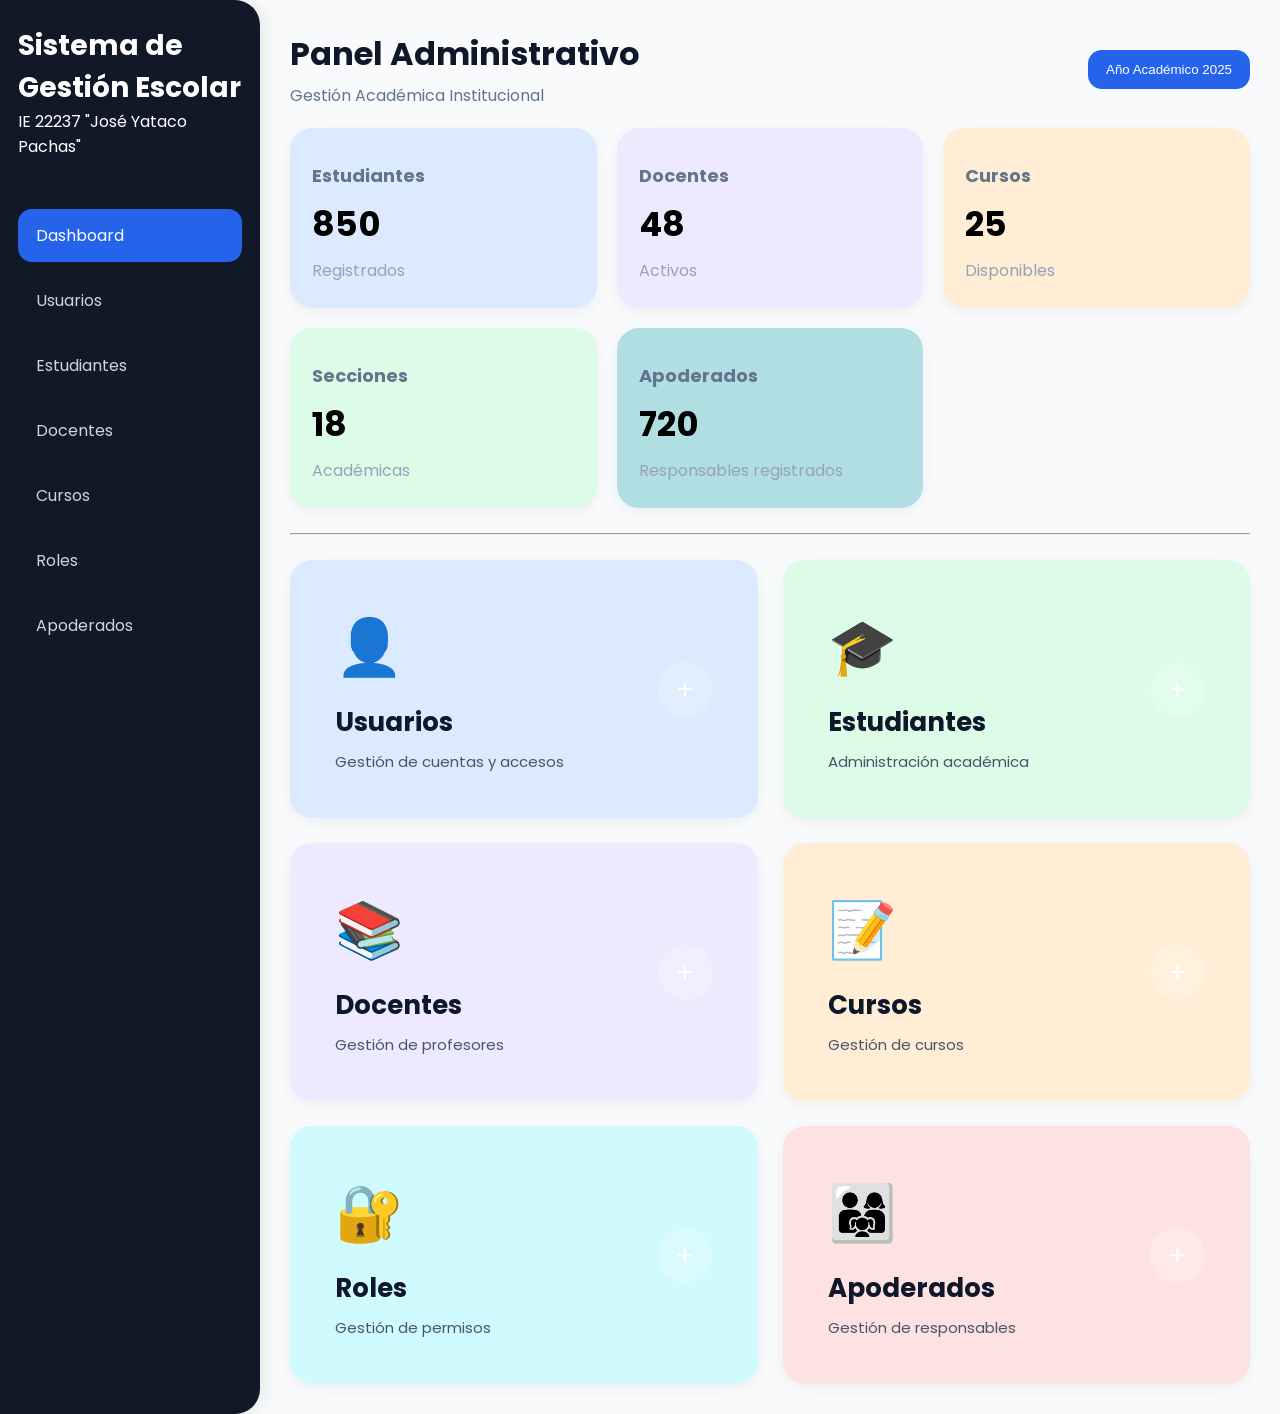
==== index.html @ 3d9868d6 "Sistema de colegio - frontend" ====
<!DOCTYPE html>
<html lang="es">

<head>

    <meta charset="UTF-8">
    <meta name="viewport" content="width=device-width, initial-scale=1.0">
    <title>Sistema Educativo</title>
    <link rel="stylesheet" href="css/style.css">
    <link href="https://fonts.googleapis.com/css2?family=Poppins:wght@300;400;500;600&display=swap" rel="stylesheet">

</head>

<body>

    <!-- SIDEBAR -->

    <aside class="sidebar">

        <div class="logo"> 

            <h2>Sistema de Gestión Escolar</h2>
            <p>IE 22237 "José Yataco Pachas"</p>

        </div>

        <ul class="menu">

            <li class="active">Dashboard</li>
            <li>Usuarios</li>
            <li>Estudiantes</li>
            <li>Docentes</li>
            <li>Cursos</li>
            <li>Roles</li>
            <li>Apoderados</li>

        </ul>

    </aside>

    <!-- CONTENIDO -->

    <main class="main-content">

        <!-- CONTENIDO -->

<div class="col-md-10 p-4">

    <!-- TITULO -->

    <div class="dashboard-header">

        <div>

            <h1>
                Panel Administrativo
            </h1>

            <p>
                Gestión Académica Institucional
            </p>

        </div>

        <button class="btn-dashboard">
            Año Académico 2025
        </button>

    </div>

    <!-- TARJETAS -->

    <div class="dashboard-cards">

    <!-- ESTUDIANTES -->

    <div class="card-dashboard students-card">

        <div class="card-info">

            <span class="card-icon"></span>

            <h5>Estudiantes</h5>

            <h2>850</h2>

            <p>Registrados</p>

        </div>

    </div>

    <!-- DOCENTES -->

    <div class="card-dashboard teachers-card">

        <div class="card-info">

            <span class="card-icon"></span>

            <h5>Docentes</h5>

            <h2>48</h2>

            <p>Activos</p>

        </div>

    </div>

    <!-- CURSOS -->

    <div class="card-dashboard courses-card">

        <div class="card-info">

            <span class="card-icon"></span>

            <h5>Cursos</h5>

            <h2>25</h2>

            <p>Disponibles</p>

        </div>

    </div>

    <!-- SECCIONES -->

    <div class="card-dashboard sections-card">

        <div class="card-info">

            <span class="card-icon"></span>

            <h5>Secciones</h5>

            <h2>18</h2>

            <p>Académicas</p>

        </div>

    </div>

    <!-- APODERADOS -->

     <div class="card-dashboard apoderados-card">

        <div class="card-info">

            <span class="card-icon"></span>

            <h5>Apoderados</h5>

            <h2>720</h2>

            <p>Responsables registrados </p>

        </div>

    </div>

    </div>

    <br> <hr> <br>

    </div>

        <!-- TARJETAS -->

        <section class="cards-container">

            <!-- USUARIOS -->

            <div class="card blue">

                <div class="card-top">

                    <div>

                        <span class="icon">👤</span>

                        <h3>Usuarios</h3>

                        <p>
                            Gestión de cuentas y accesos
                        </p>

                    </div>

                    <button class="toggle-btn-usuarios">
                        +
                    </button>

                </div>

                <div class="card-body">

                    <form class="formulario">

                        <div class="input-group">

                            <label>Nombre</label>

                            <input
                                type="text"
                                id="nombreUsuario"
                                placeholder="Ingrese nombre"
                            >

                        </div>

                        <div class="input-group">

                            <label>Correo</label>

                            <input
                                type="email"
                                id="correoUsuario"
                                placeholder="Ingrese correo"
                            >

                        </div>

                        <div class="input-group">

                            <label>Rol</label>

                            <input
                                type="text"
                                id="rolUsuario"
                                placeholder="Ingrese rol"
                            >

                        </div>

                        <button
                            type="button"
                            class="btn-guardar"
                            onclick="guardarUsuario()"
                        >
                            Guardar Usuario
                        </button>

                    </form>

                    <!-- TABLA -->

                    <table>

                        <thead>

                            <tr>

                                <th>Nombre</th>
                                <th>Correo</th>
                                <th>Rol</th>
                                <th>Acciones</th>

                            </tr>

                        </thead>

                        <tbody id="tablaUsuarios">

                        </tbody>

                    </table>

                </div>

            </div>

            <!-- ESTUDIANTES -->

            <div class="card green">

                <div class="card-top">

                    <div>

                        <span class="icon">🎓</span>

                        <h3>Estudiantes</h3>

                        <p>
                            Administración académica
                        </p>

                    </div>

                    <button class="toggle-btn-estudiantes">
                        +
                    </button>

                </div>

                <div class="card-body">

                    <p class="info-card">
                        Aquí podrás registrar y administrar estudiantes.
                    </p>

                </div>

            </div>

            <!-- DOCENTES -->

            <div class="card purple">

                <div class="card-top">

                    <div>

                        <span class="icon">📚</span>

                        <h3>Docentes</h3>

                        <p>
                            Gestión de profesores
                        </p>

                    </div>

                    <button class="toggle-btn-docentes">
                        +
                    </button>

                </div>

                <div class="card-body">

                    <p class="info-card">
                        Aquí podrás registrar y asignar cursos.
                    </p>

                </div>

            </div>

            <!-- CURSOS -->

            <div class="card orange">

                <div class="card-top">

                    <div>

                        <span class="icon">📝</span>

                        <h3>Cursos</h3>

                        <p>
                            Gestión de cursos
                        </p>

                    </div>

                    <button class="toggle-btn-cursos">
                        +
                    </button>

                </div>

                <div class="card-body">

                    <p class="info-card">
                        Administración de cursos académicos.
                    </p>

                </div>

            </div>

            <!-- ROLES -->

            <div class="card cyan">

                <div class="card-top">

                    <div>

                        <span class="icon">🔐</span>

                        <h3>Roles</h3>

                        <p>
                            Gestión de permisos
                        </p>

                    </div>

                    <button class="toggle-btn">
                        +
                    </button>

                </div>

                <div class="card-body">

                    <p class="info-card">
                        Configuración de accesos del sistema.
                    </p>

                </div>

            </div>

            <!-- APODERADOS -->

            <div class="card red">

                <div class="card-top">

                    <div>

                        <span class="icon">👨‍👩‍👧</span>

                        <h3>Apoderados</h3>

                        <p>
                            Gestión de responsables
                        </p>

                    </div>

                    <button class="toggle-btn">
                        +
                    </button>

                </div>

                <div class="card-body">

                    <p class="info-card">
                        Administración de apoderados estudiantiles.
                    </p>

                </div>

            </div>

        </section>

    </main>

    <script src="js/script.js"></script>

</body>

</html>
---- css/style.css ----
/* style.css */

*{
    margin:0;
    padding:0;
    box-sizing:border-box;
}

body{
    display:flex;
    font-family:'Poppins', sans-serif;
    background:#f8fafc;
}
/* HEADER */

.dashboard-header{

    display:flex;
    justify-content:space-between;
    align-items:center;
    margin-bottom:20px;
}

.dashboard-header h1{
    font-size:32px;
    color:#0f172a;
    margin-bottom:5px;
}

.dashboard-header p{
    color:#64748b;
}

/* BOTON */

.btn-dashboard{
    border:none;
    background:#2563eb;
    color:white;
    padding:12px 18px;
    border-radius:14px;
    font-weight:500;
    cursor:pointer;
}

/* GRID DASHBOARD */

.dashboard-cards{

    display:grid;

    grid-template-columns:
    repeat(auto-fit, minmax(240px, 1fr));

    gap:20px;
}

/* CARD DASHBOARD */

.card-dashboard{

    border-radius:22px;

    padding:22px;

    min-height:180px;

    box-shadow:
    0px 4px 15px rgba(0,0,0,0.05);

    transition:0.3s;
}

.card-dashboard:hover{
    transform:translateY(-5px);
}

/* ICONOS */

.card-icon{

    font-size:36px;

    margin-bottom:12px;

    display:block;
}

/* TEXTOS */

.card-info h5{
    color:#64748b;
    margin-bottom:10px;
    font-size:18px;
}

.card-info{
    width:100%;
}

.card-info h2{
    font-size:34px;
    margin:8px 0px;
}

.card-info p{
    color:#94a3b8;
}

/* COLORES SUAVES */

.students-card{
    background:#dbeafe;
}

.teachers-card{
    background:#ede9fe;
}

.courses-card{
    background:#ffedd5;
}

.sections-card{
    background:#dcfce7;
}

.parents-card{
    background:#fee2e2;
}

.apoderados-card{
    background: #b0dee3;
}

/* SIDEBAR */

.sidebar{

    width:260px;
    background:#111827;
    color:white;
    padding:25px 18px;
    display:flex;
    flex-direction:column;
    border-radius:0px 25px 25px 0px;
    min-height:100vh;
    box-shadow:
    4px 0px 20px rgba(0,0,0,0.08);
}
.logo{
    margin-bottom:50px;
}

.logo h2{
    font-size:28px;
}

.menu li{
    display:flex;
    align-items:center;
    gap:12px;
    padding:14px 18px;
    margin-bottom:12px;
    border-radius:14px;
    cursor:pointer;
    transition:0.3s;
    color:#d1d5db;
}

.menu li:hover{

    background:#1f2937;
    transform:translateX(5px);
}

.menu .active{

    background:#2563eb;
    color:white;
}
/* MAIN */

.main-content{
    flex:1;
    padding:30px;
}

/* NAVBAR */

.navbar{
    background:white;
    border-radius:20px;
    padding:18px 25px;
    display:flex;
    justify-content:space-between;
    align-items:center;
    margin-bottom:30px;
    box-shadow:
    0px 4px 15px rgba(0,0,0,0.04);
    backdrop-filter:blur(10px);
}

.navbar h1{
    font-size:35px;
    color:#0f172a;
}

.navbar p{
    color:#64748b;
}

.btn-navbar{
    border:none;
    background:#2563eb;
    color:white;
    padding:12px 18px;
    border-radius:12px;
    font-weight:500;
    cursor:pointer;
    transition:0.3s;
}

.btn-navbar:hover{

    background:#1d4ed8;
}

/* TARJETAS */

.cards-container{
    display:grid;
    grid-template-columns:repeat(auto-fit, minmax(340px, 1fr));
    gap:25px;
}

.card{
    background:white;
    border-radius:22px;
    padding:20px;
    box-shadow:
    0px 4px 15px rgba(0,0,0,0.05);
    transition:0.3s;
}

.card:hover{

    transform:translateY(-4px);
}

/* TOP CARD */

.card-top{
    padding:25px;
    display:flex;
    justify-content:space-between;
    align-items:center;
}

/* COLORES SUAVES */

.blue{
    background:#dbeafe;
}

.green{
    background:#dcfce7;
}

.purple{
    background:#ede9fe;
}

.orange{
    background:#ffedd5;
}

.cyan{
    background:#cffafe;
}

.red{
    background:#fee2e2;
}

.icon{
    font-size:55px;
}

.card-top h3{
    color:#0f172a;
    font-size:26px;
    margin:15px 0px 8px;
}

.card-top p{
    color:#475569;
    font-size:15px;
}
.toggle-btn-usuarios{
    width:55px;
    height:55px;
    border:none;
    border-radius:50%;
    background:rgba(255,255,255,0.2);
    color:white;
    font-size:28px;
    cursor:pointer;
}

.toggle-btn-estudiantes{
    width:55px;
    height:55px;
    border:none;
    border-radius:50%;
    background:rgba(255,255,255,0.2);
    color:white;
    font-size:28px;
    cursor:pointer;
}

.toggle-btn-docentes{
    width:55px;
    height:55px;
    border:none;
    border-radius:50%;
    background:rgba(255,255,255,0.2);
    color:white;
    font-size:28px;
    cursor:pointer;
}

.toggle-btn-cursos{
    width:55px;
    height:55px;
    border:none;
    border-radius:50%;
    background:rgba(255,255,255,0.2);
    color:white;
    font-size:28px;
    cursor:pointer;
}

.toggle-btn{
    width:55px;
    height:55px;
    border:none;
    border-radius:50%;
    background:rgba(255,255,255,0.2);
    color:white;
    font-size:28px;
    cursor:pointer;
}



/* BODY */

.card-body{
    display:none;
    padding:25px;
}

.card.active .card-body{
    display:block;
}

/* FORM */

.input-group{
    margin-bottom:18px;
}

.input-group label{
    display:block;
    margin-bottom:8px;
    font-weight:bold;
}

.input-group input{
    width:100%;
    padding:15px;
    border:1px solid #cbd5e1;
    border-radius:12px;
    outline:none;
}

.btn-guardar{
    width:100%;
    border:none;
    padding:15px;
    background:#0f172a;
    color:white;
    border-radius:12px;
    margin-top:10px;
    cursor:pointer;
}

/* TABLA */

table{
    width:100%;
    margin-top:25px;
    border-collapse:collapse;
}

th,
td{
    padding:12px;
    border-bottom:1px solid #e2e8f0;
    text-align:left;
}

th{
    background:#f8fafc;
}

/* INFO */

.info-card{
    color:#475569;
    line-height:1.6;
}

/* RESPONSIVE */

@media(max-width:900px){

    body{
        flex-direction:column;
    }

    .sidebar{
        width:100%;
        min-height:auto;
    }

}
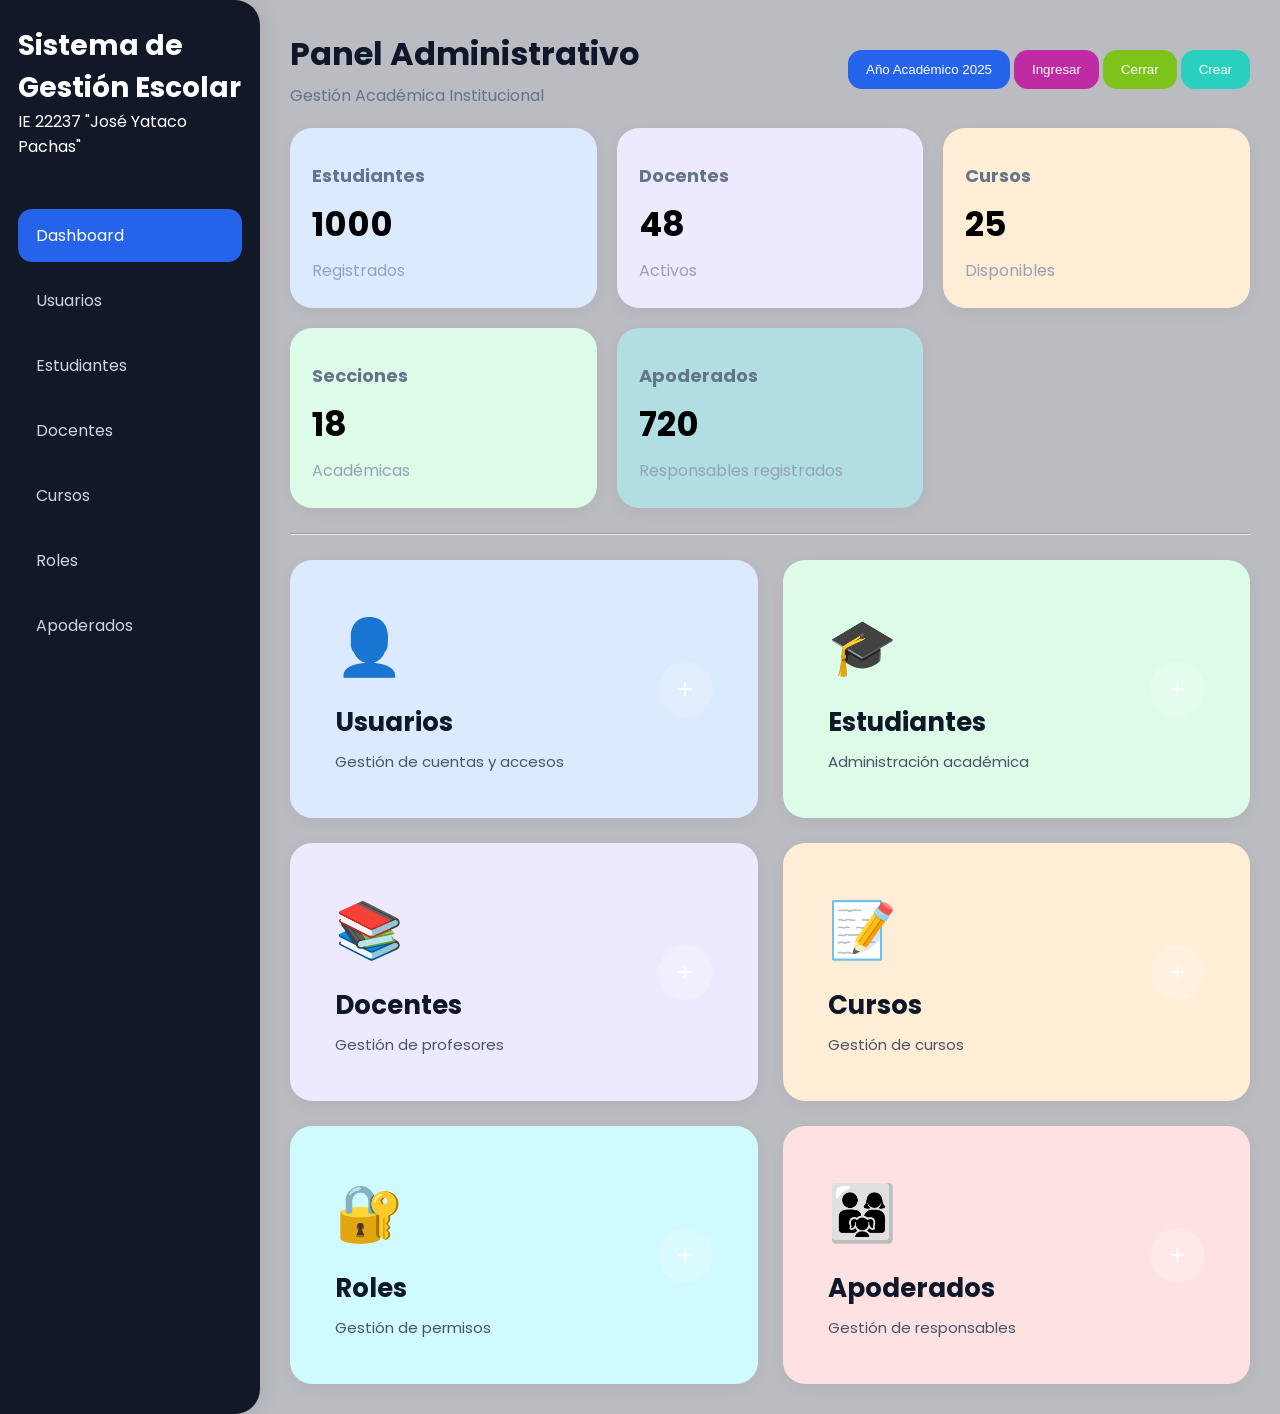
==== commit f2d7504d: "Se hizo algunos cambios" ====
--- a/index.html
+++ b/index.html
@@ -62,10 +62,25 @@
 
         </div>
 
-        <button class="btn-dashboard">
+        <div>
+            <button class="btn-dashboard">
             Año Académico 2025
-        </button>
-
+            </button>
+            <button class="btn-dashboard-ingresar">
+            Ingresar   
+            </button>
+     
+            <button class="btn-dashboard-cerrar">
+            Cerrar
+            </button>
+
+            <button class="btn-dashboard-crear">
+                Crear
+            </button>
+
+        </div>
+
+        
     </div>
 
     <!-- TARJETAS -->
@@ -82,7 +97,7 @@
 
             <h5>Estudiantes</h5>
 
-            <h2>850</h2>
+            <h2>1000</h2>
 
             <p>Registrados</p>
 
--- a/css/style.css
+++ b/css/style.css
@@ -9,7 +9,9 @@
 body{
     display:flex;
     font-family:'Poppins', sans-serif;
-    background:#f8fafc;
+    /*background-image:url(../img/img1.webp);*/
+    background: rgb(187, 187, 194);
+    
 }
 /* HEADER */
 
@@ -42,6 +44,37 @@
     font-weight:500;
     cursor:pointer;
 }
+
+.btn-dashboard-ingresar{
+    border:none;
+    background:#be2ba3;
+    color:white;
+    padding:12px 18px;
+    border-radius:14px;
+    font-weight:500;
+    cursor:pointer;
+}
+
+.btn-dashboard-cerrar{
+    border:none;
+    background:#7dc31b;
+    color:white;
+    padding:12px 18px;
+    border-radius:14px;
+    font-weight:500;
+    cursor:pointer;
+}
+
+.btn-dashboard-crear{
+    border:none;
+    background:#29d0bf;
+    color:white;
+    padding:12px 18px;
+    border-radius:14px;
+    font-weight:500;
+    cursor:pointer;
+}
+
 
 /* GRID DASHBOARD */
 
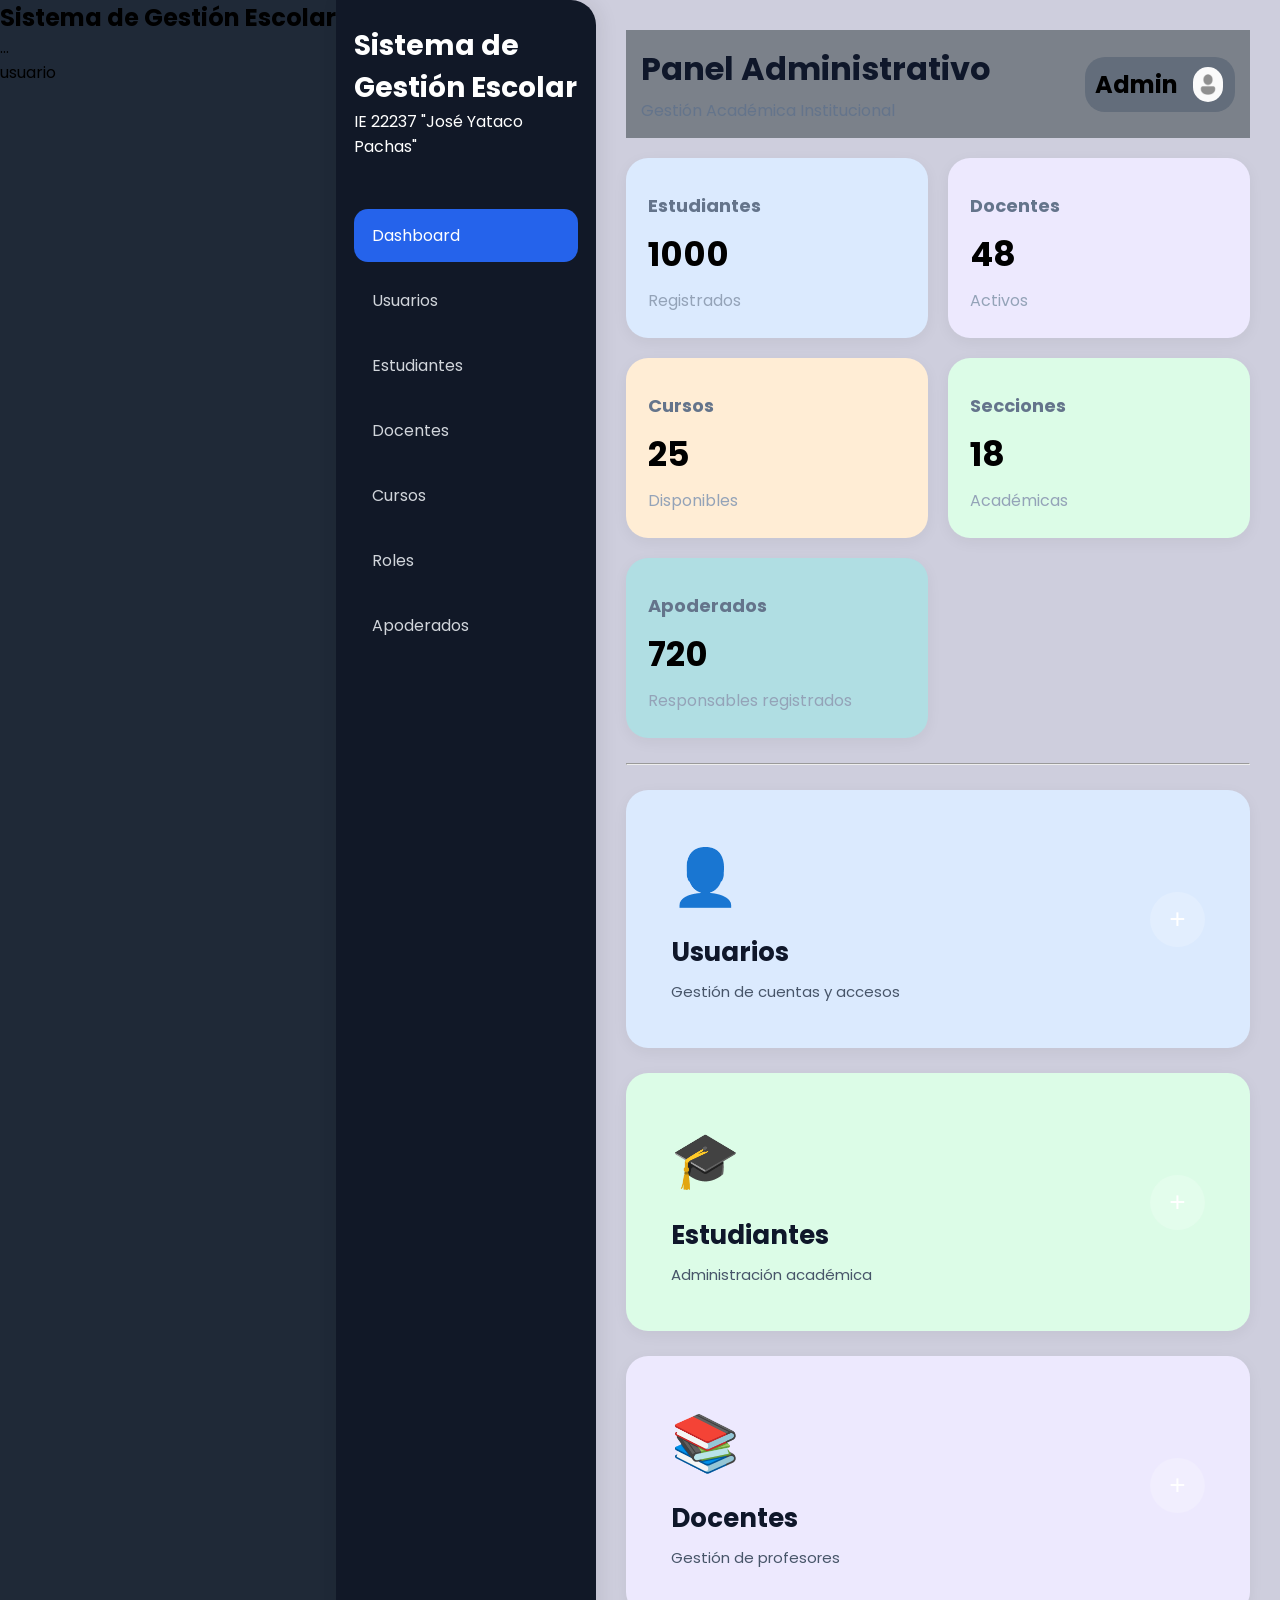
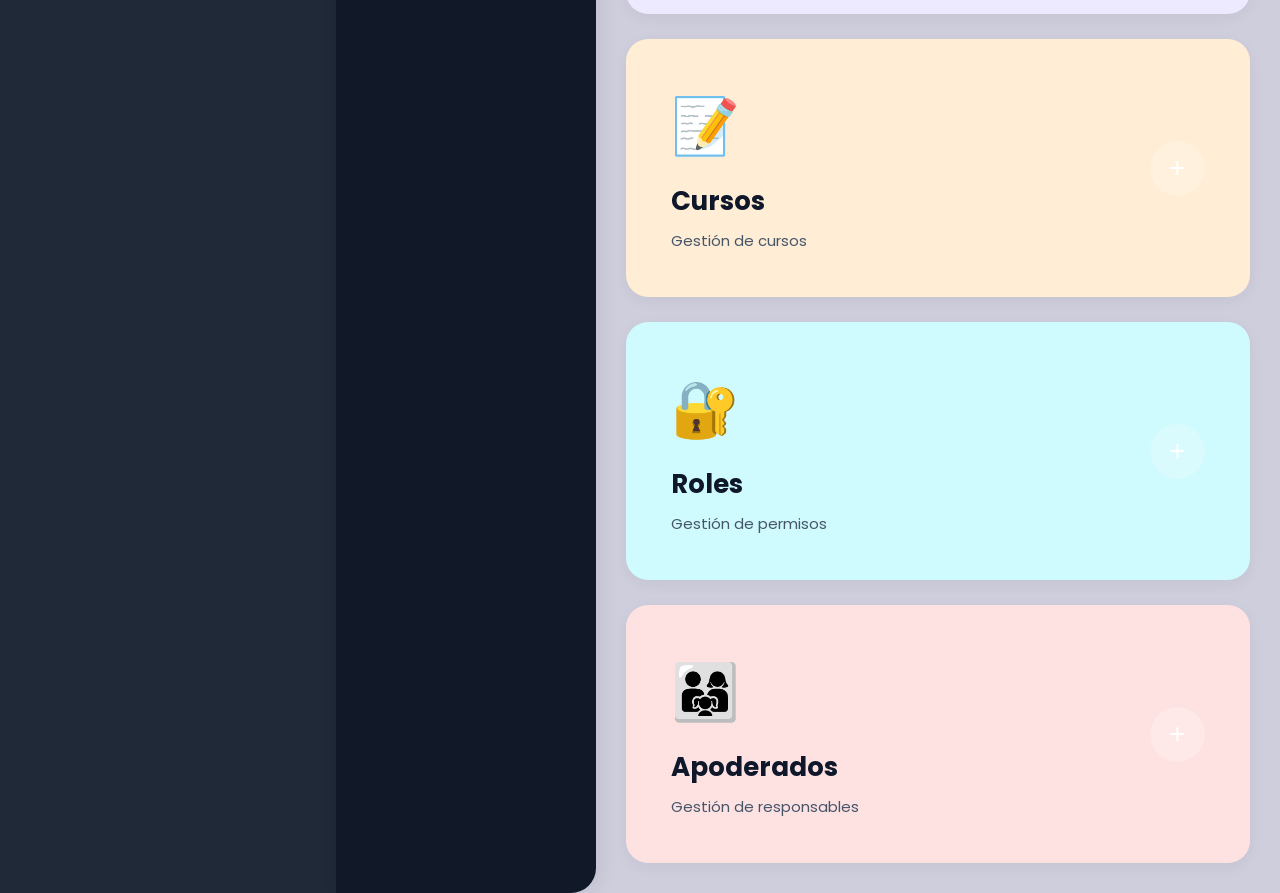
==== commit 9707650f: "Nuevo panel de control en camino, aun estoy pensando como va todo" ====
--- a/index.html
+++ b/index.html
@@ -12,7 +12,16 @@
 </head>
 
 <body>
-
+    <section class="panel">
+        <h2>Sistema de Gestión Escolar</h2>
+        <div>
+            ...
+        </div>
+        <div>
+            usuario
+            <img src="" alt="">
+        </div>
+    </section>
     <!-- SIDEBAR -->
 
     <aside class="sidebar">
@@ -44,7 +53,7 @@
 
         <!-- CONTENIDO -->
 
-<div class="col-md-10 p-4">
+    <div class="col-md-10 p-4">
 
     <!-- TITULO -->
 
@@ -55,15 +64,14 @@
             <h1>
                 Panel Administrativo
             </h1>
-
             <p>
                 Gestión Académica Institucional
             </p>
 
         </div>
 
-        <div>
-            <button class="btn-dashboard">
+        <div class="usuario_registro">
+            <!-- <button class="btn-dashboard">
             Año Académico 2025
             </button>
             <button class="btn-dashboard-ingresar">
@@ -76,7 +84,10 @@
 
             <button class="btn-dashboard-crear">
                 Crear
-            </button>
+            </button> -->
+            <h2>Admin</h2>
+            <img src="img/icono_perfil.png">
+
 
         </div>
 
--- a/css/style.css
+++ b/css/style.css
@@ -10,9 +10,16 @@
     display:flex;
     font-family:'Poppins', sans-serif;
     /*background-image:url(../img/img1.webp);*/
-    background: rgb(187, 187, 194);
+    background: rgb(206, 206, 221);
     
 }
+
+.panel {
+    display: block;
+    background-color: #1f2937;
+
+}
+
 /* HEADER */
 
 .dashboard-header{
@@ -21,6 +28,8 @@
     justify-content:space-between;
     align-items:center;
     margin-bottom:20px;
+    background-color: #7b818a;
+    padding: 15px;
 }
 
 .dashboard-header h1{
@@ -386,6 +395,20 @@
 }
 
 
+.usuario_registro {
+    display: flex;
+    width: 150px;
+    border-radius: 20px;
+    background-color: #636d7b;
+    gap: 15px;
+    padding: 10px;
+}
+
+.usuario_registro img {
+    width: 30px;
+    border-radius: 50px;
+}
+
 
 /* BODY */
 
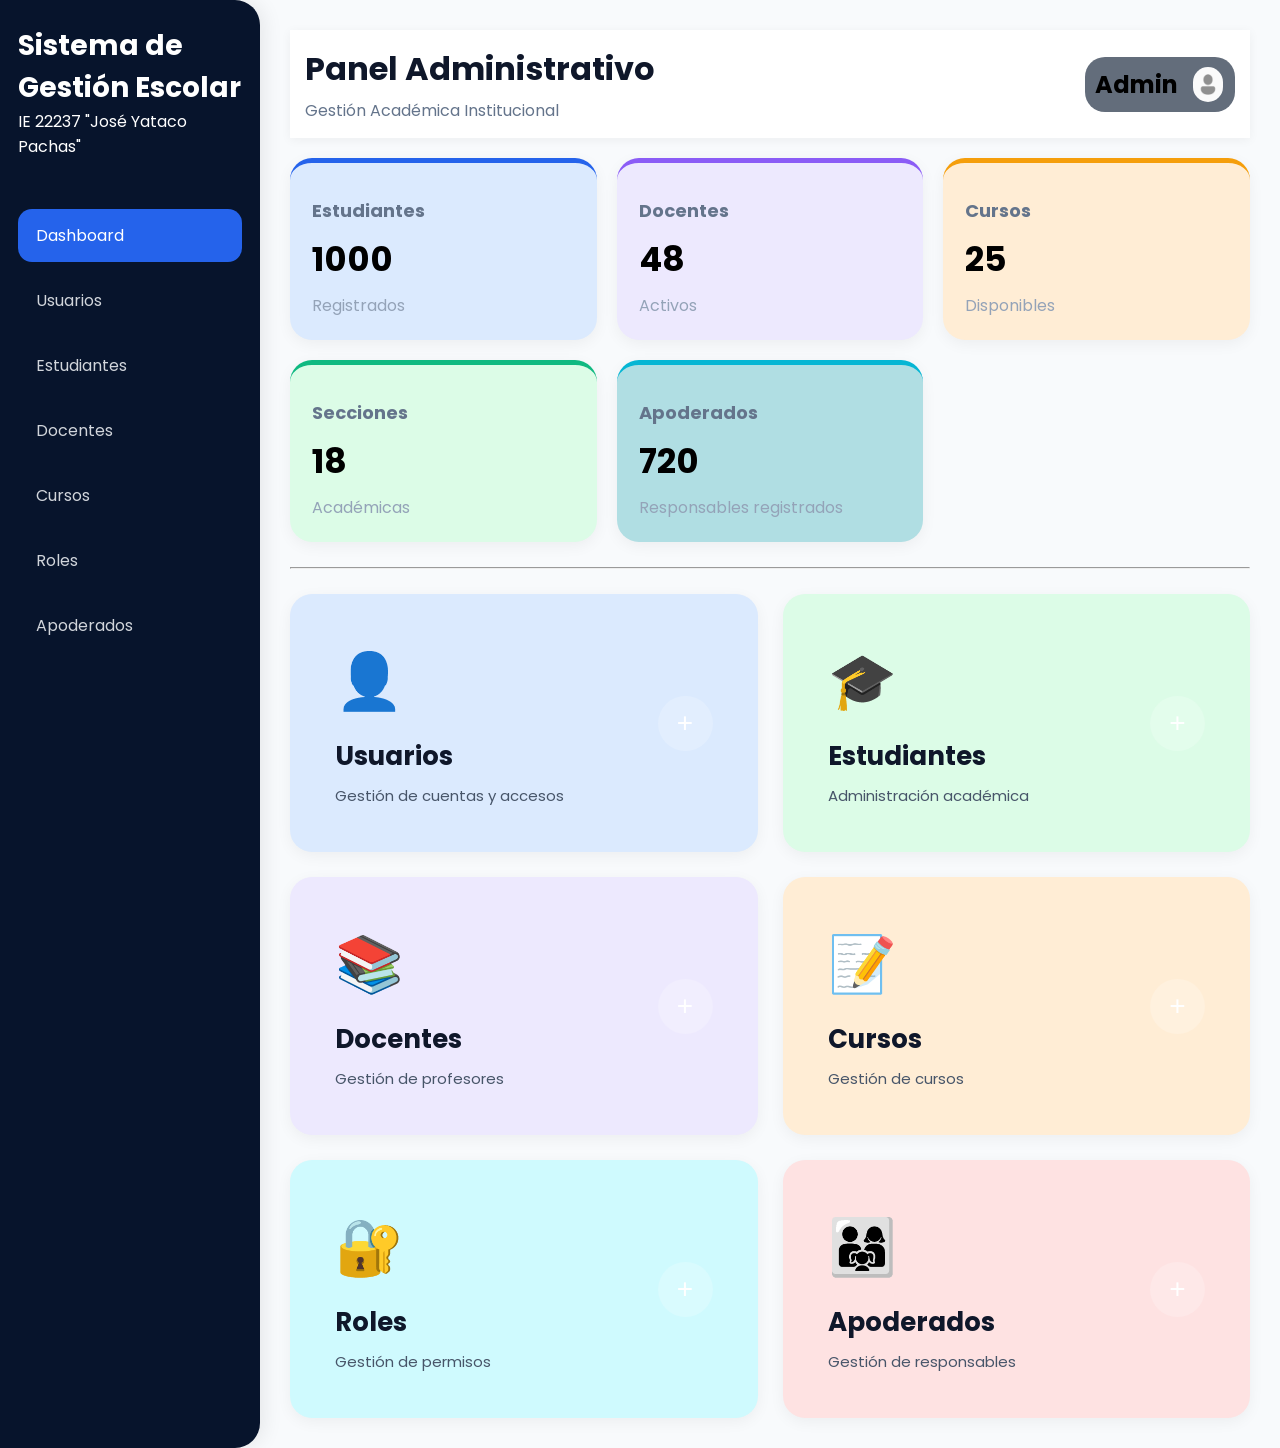
==== commit ab7011b3: "Solo cambie u poco de estilos, mañana tengo que hacer la base de datos y optimizar el codigo" ====
--- a/index.html
+++ b/index.html
@@ -12,16 +12,8 @@
 </head>
 
 <body>
-    <section class="panel">
-        <h2>Sistema de Gestión Escolar</h2>
-        <div>
-            ...
-        </div>
-        <div>
-            usuario
-            <img src="" alt="">
-        </div>
-    </section>
+
+   
     <!-- SIDEBAR -->
 
     <aside class="sidebar">
@@ -46,6 +38,7 @@
         </ul>
 
     </aside>
+
 
     <!-- CONTENIDO -->
 
--- a/css/style.css
+++ b/css/style.css
@@ -10,14 +10,8 @@
     display:flex;
     font-family:'Poppins', sans-serif;
     /*background-image:url(../img/img1.webp);*/
-    background: rgb(206, 206, 221);
+    background: #f8fafc;
     
-}
-
-.panel {
-    display: block;
-    background-color: #1f2937;
-
 }
 
 /* HEADER */
@@ -28,8 +22,9 @@
     justify-content:space-between;
     align-items:center;
     margin-bottom:20px;
-    background-color: #7b818a;
+    background: white;
     padding: 15px;
+    box-shadow: 0 2px 10px rgba(0,0,0,.05);
 }
 
 .dashboard-header h1{
@@ -153,26 +148,32 @@
 
 .students-card{
     background:#dbeafe;
+    border-top: 5px solid #2563eb;
 }
 
 .teachers-card{
     background:#ede9fe;
+    border-top: 5px solid #8b5cf6;
 }
 
 .courses-card{
     background:#ffedd5;
+    border-top: 5px solid #f59e0b;
 }
 
 .sections-card{
     background:#dcfce7;
+    border-top: 5px solid #10b981;
 }
 
 .parents-card{
     background:#fee2e2;
+    border-top: 5px solid #06d440;
 }
 
 .apoderados-card{
     background: #b0dee3;
+    border-top: 5px solid #06b6d4;
 }
 
 /* SIDEBAR */
@@ -180,7 +181,7 @@
 .sidebar{
 
     width:260px;
-    background:#111827;
+    background: #07142c;
     color:white;
     padding:25px 18px;
     display:flex;
